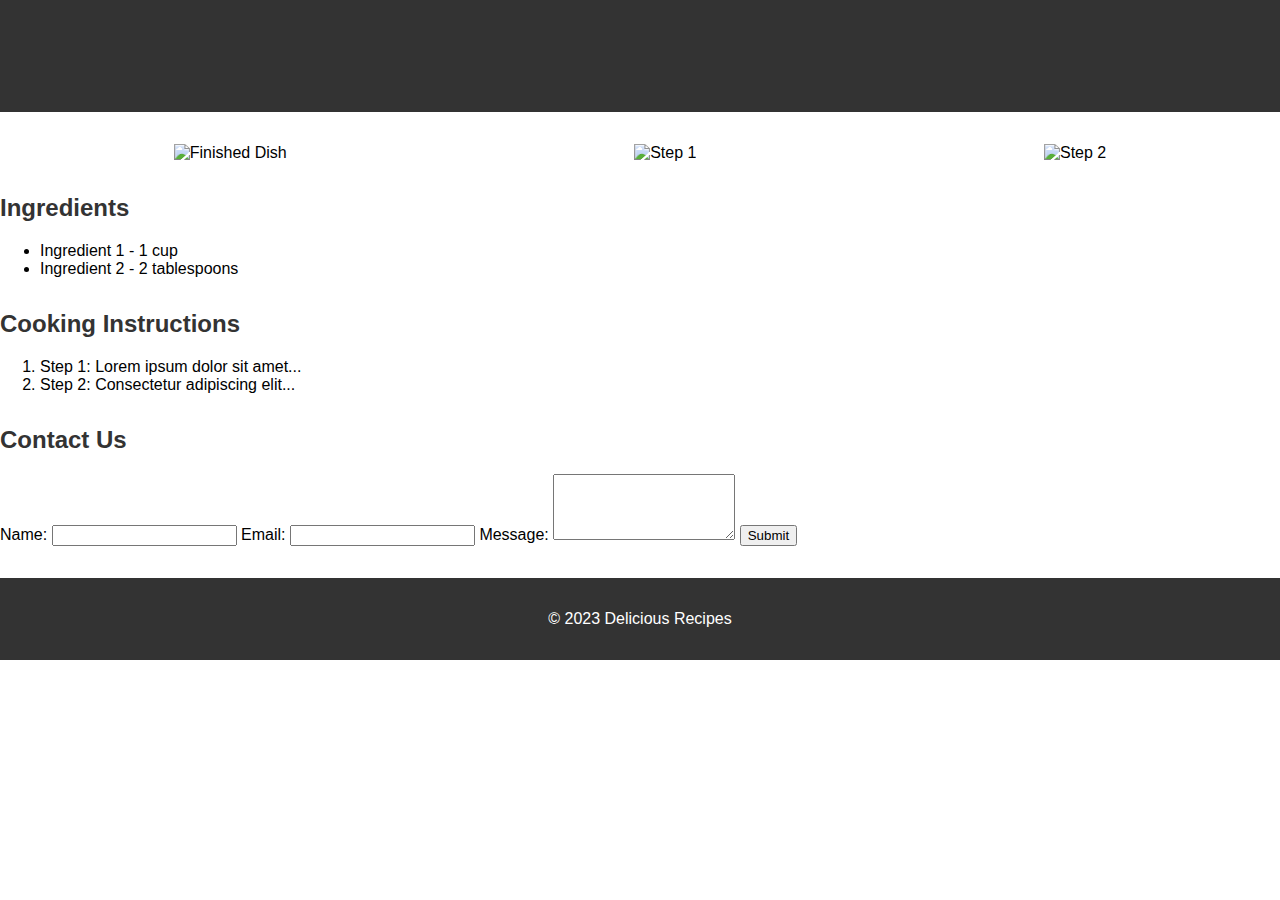
==== recipe.html @ 2a45e246 "Add files via upload" ====
<!DOCTYPE html>
<html lang="en">
<head>
    <meta charset="UTF-8">
    <meta name="viewport" content="width=device-width, initial-scale=1.0">
    <link rel="stylesheet" href="styles.css">
    <title>Delicious Dish 1</title>
</head>
<body>
    <header>
        <h1>Delicious Dish 1</h1>
    </header>

    <section class="recipe-images">
        <!-- Update with actual images -->
        <img src="images/recipe1.jpg" alt="Finished Dish">
        <img src="images/recipe1-step1.jpg" alt="Step 1">
        <img src="images/recipe1-step2.jpg" alt="Step 2">
    </section>

    <section class="ingredients">
        <h2>Ingredients</h2>
        <!-- Replace with actual ingredients -->
        <ul>
            <li>Ingredient 1 - 1 cup</li>
            <li>Ingredient 2 - 2 tablespoons</li>
        </ul>
    </section>

    <section class="instructions">
        <h2>Cooking Instructions</h2>
        <!-- Replace with actual instructions -->
        <ol>
            <li>Step 1: Lorem ipsum dolor sit amet...</li>
            <li>Step 2: Consectetur adipiscing elit...</li>
        </ol>
    </section>

    <section class="feedback">
        <h2>Contact Us</h2>
        <!-- Add a form for feedback and questions -->
        <form action="submit_feedback.php" method="post">
            <label for="name">Name:</label>
            <input type="text" id="name" name="name" required>

            <label for="email">Email:</label>
            <input type="email" id="email" name="email" required>

            <label for="message">Message:</label>
            <textarea id="message" name="message" rows="4" required></textarea>

            <input type="submit" value="Submit">
        </form>
    </section>

    <footer>
        <p>&copy; 2023 Delicious Recipes</p>
    </footer>
</body>
</html>
---- styles.css ----
body {
    font-family: 'Arial', sans-serif;
    margin: 0;
    padding: 0;
}

header {
    background-color: #333;
    color: #fff;
    text-align: center;
    padding: 1em 0;
}

h1, h2 {
    color: #333;
}

.recipe-images {
    display: flex;
    justify-content: space-around;
    margin: 2em 0;
}

.ingredients, .instructions, .feedback {
    margin: 2em 0;
}

.recipe-list {
    display: flex;
    flex-wrap: wrap;
    justify-content: space-around;
}

.recipe {
    width: 300px;
    margin: 1em;
}

footer {
    background-color: #333;
    color: #fff;
    text-align: center;
    padding: 1em 0;
}
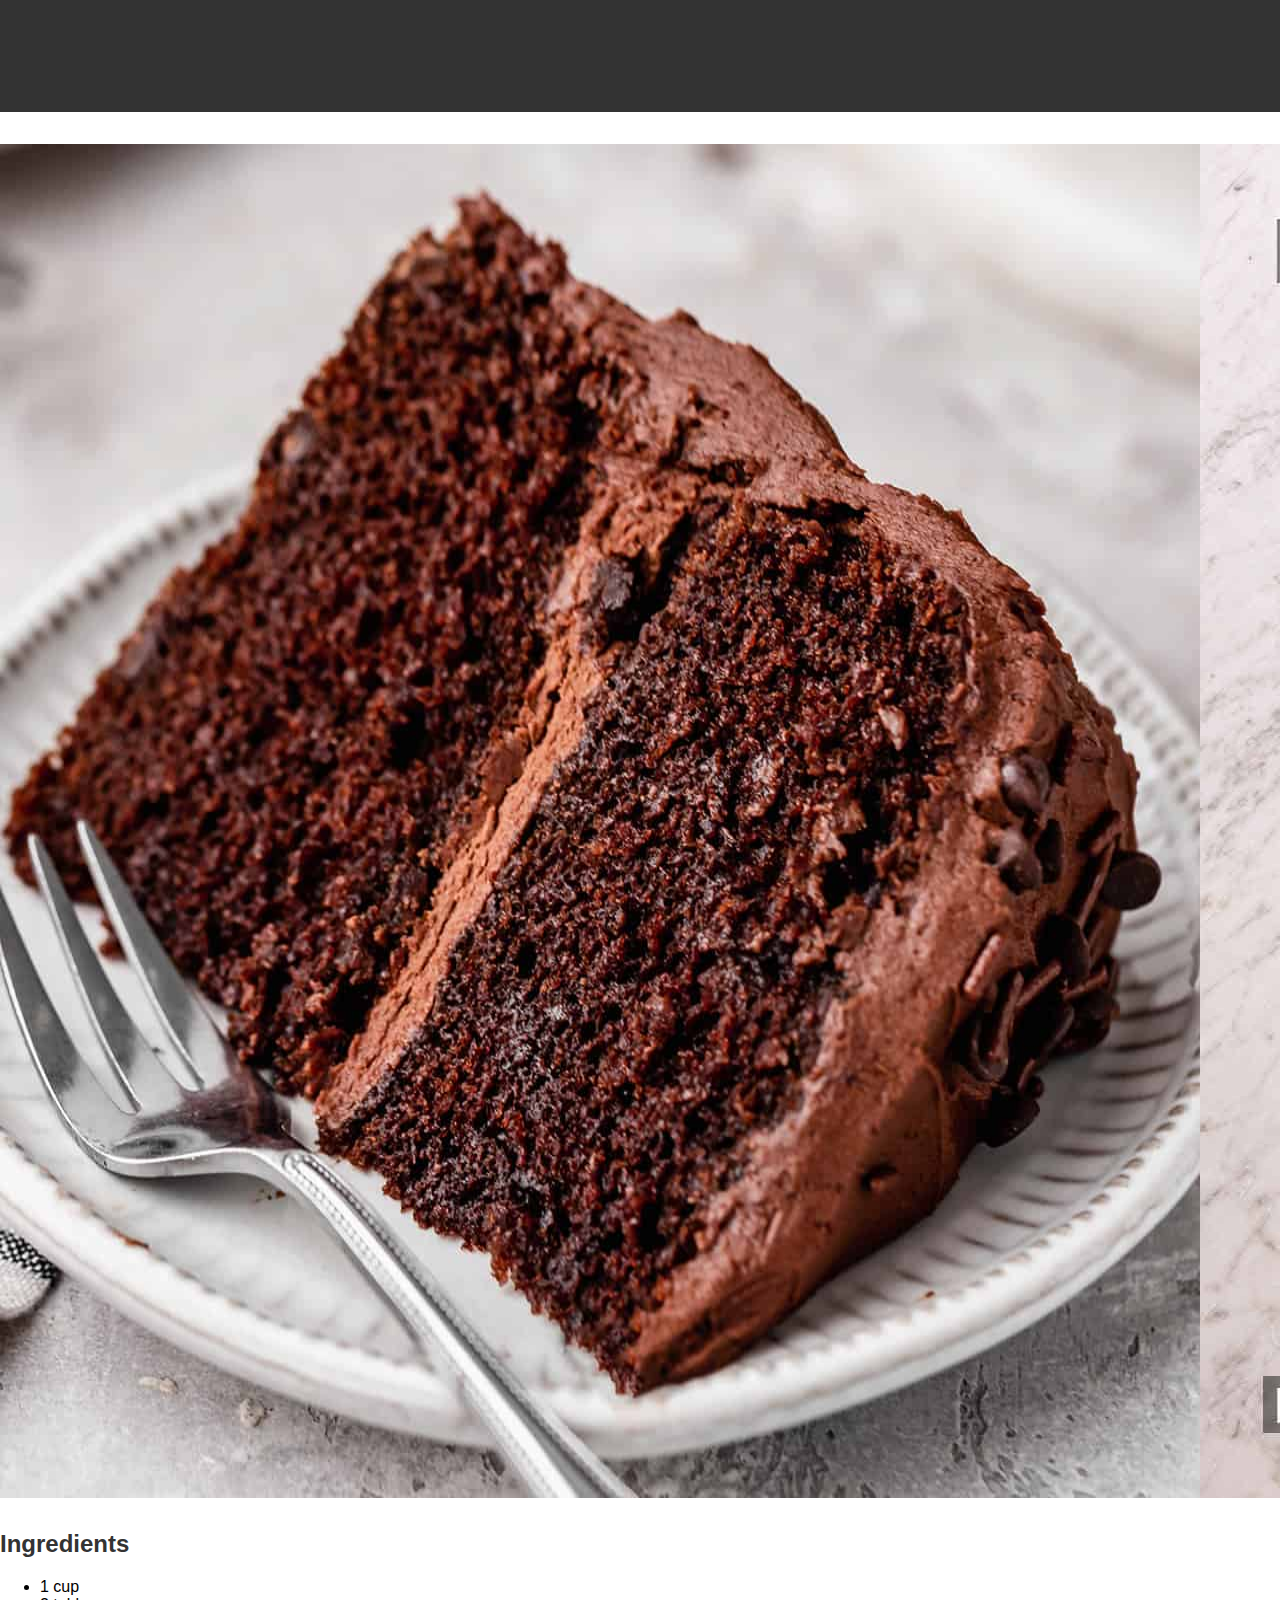
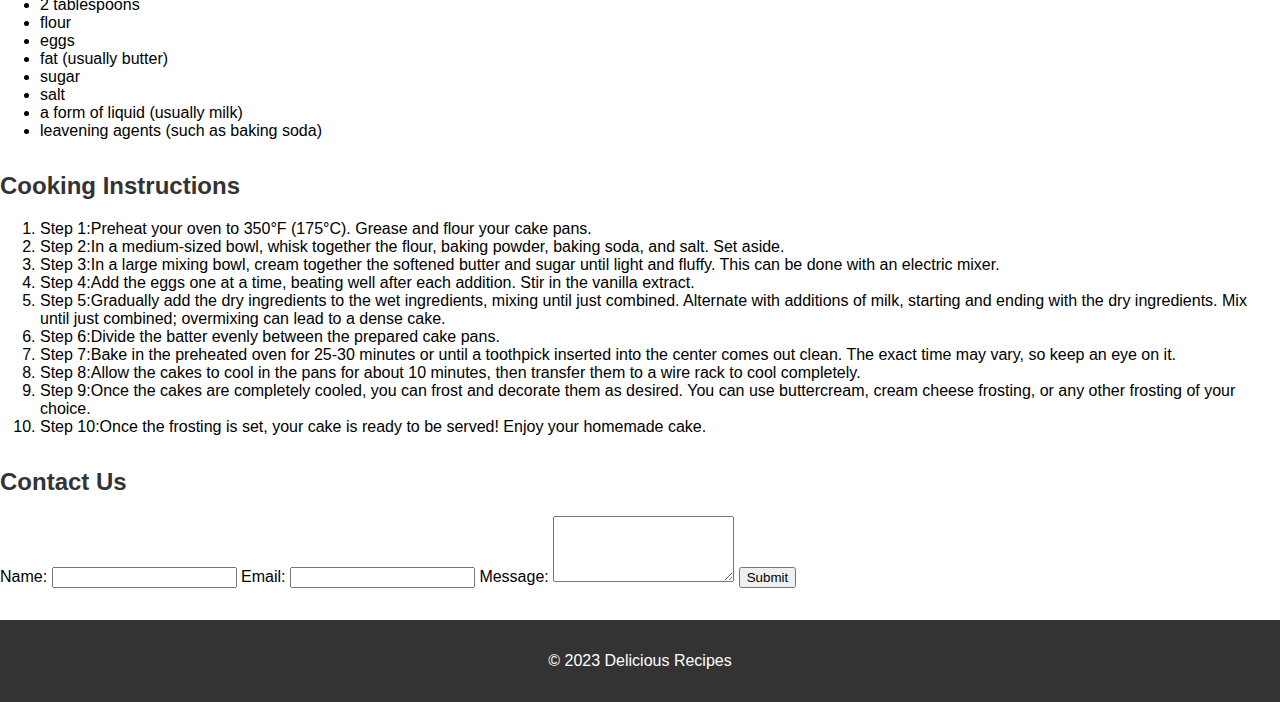
==== commit 586cd81b: "recipe.html" ====
--- a/recipe.html
+++ b/recipe.html
@@ -22,8 +22,15 @@
         <h2>Ingredients</h2>
         <!-- Replace with actual ingredients -->
         <ul>
-            <li>Ingredient 1 - 1 cup</li>
-            <li>Ingredient 2 - 2 tablespoons</li>
+            <li> 1 cup</li>
+            <li> 2 tablespoons</li>
+            <li> flour   </li>
+            <li> eggs   </li>
+            <li> fat (usually butter)   </li>
+            <li> sugar  </li>
+            <li> salt   </li>
+            <li> a form of liquid (usually milk) </li>
+            <li>  leavening agents (such as baking soda)  </li>
         </ul>
     </section>
 
@@ -31,8 +38,17 @@
         <h2>Cooking Instructions</h2>
         <!-- Replace with actual instructions -->
         <ol>
-            <li>Step 1: Lorem ipsum dolor sit amet...</li>
-            <li>Step 2: Consectetur adipiscing elit...</li>
+            <li>Step 1:Preheat your oven to 350°F (175°C). Grease and flour your cake pans.</li>
+            <li>Step 2:In a medium-sized bowl, whisk together the flour, baking powder, baking soda, and salt. Set aside.</li>
+            <li>Step 3:In a large mixing bowl, cream together the softened butter and sugar until light and fluffy. This can be done with an electric mixer.  </li>
+            <li>Step 4:Add the eggs one at a time, beating well after each addition. Stir in the vanilla extract.  </li>
+            <li>Step 5:Gradually add the dry ingredients to the wet ingredients, mixing until just combined. Alternate with additions of milk, starting and ending with the dry ingredients. Mix until just combined; overmixing can lead to a dense cake.  </li>
+            <li>Step 6:Divide the batter evenly between the prepared cake pans.  </li>
+            <li>Step 7:Bake in the preheated oven for 25-30 minutes or until a toothpick inserted into the center comes out clean. The exact time may vary, so keep an eye on it.  </li>
+            <li>Step 8:Allow the cakes to cool in the pans for about 10 minutes, then transfer them to a wire rack to cool completely.  </li>
+            <li>Step 9:Once the cakes are completely cooled, you can frost and decorate them as desired. You can use buttercream, cream cheese frosting, or any other frosting of your choice.  </li>
+            <li>Step 10:Once the frosting is set, your cake is ready to be served! Enjoy your homemade cake.</li>
+ 
         </ol>
     </section>
 
@@ -57,4 +73,4 @@
         <p>&copy; 2023 Delicious Recipes</p>
     </footer>
 </body>
-</html>+</html>
